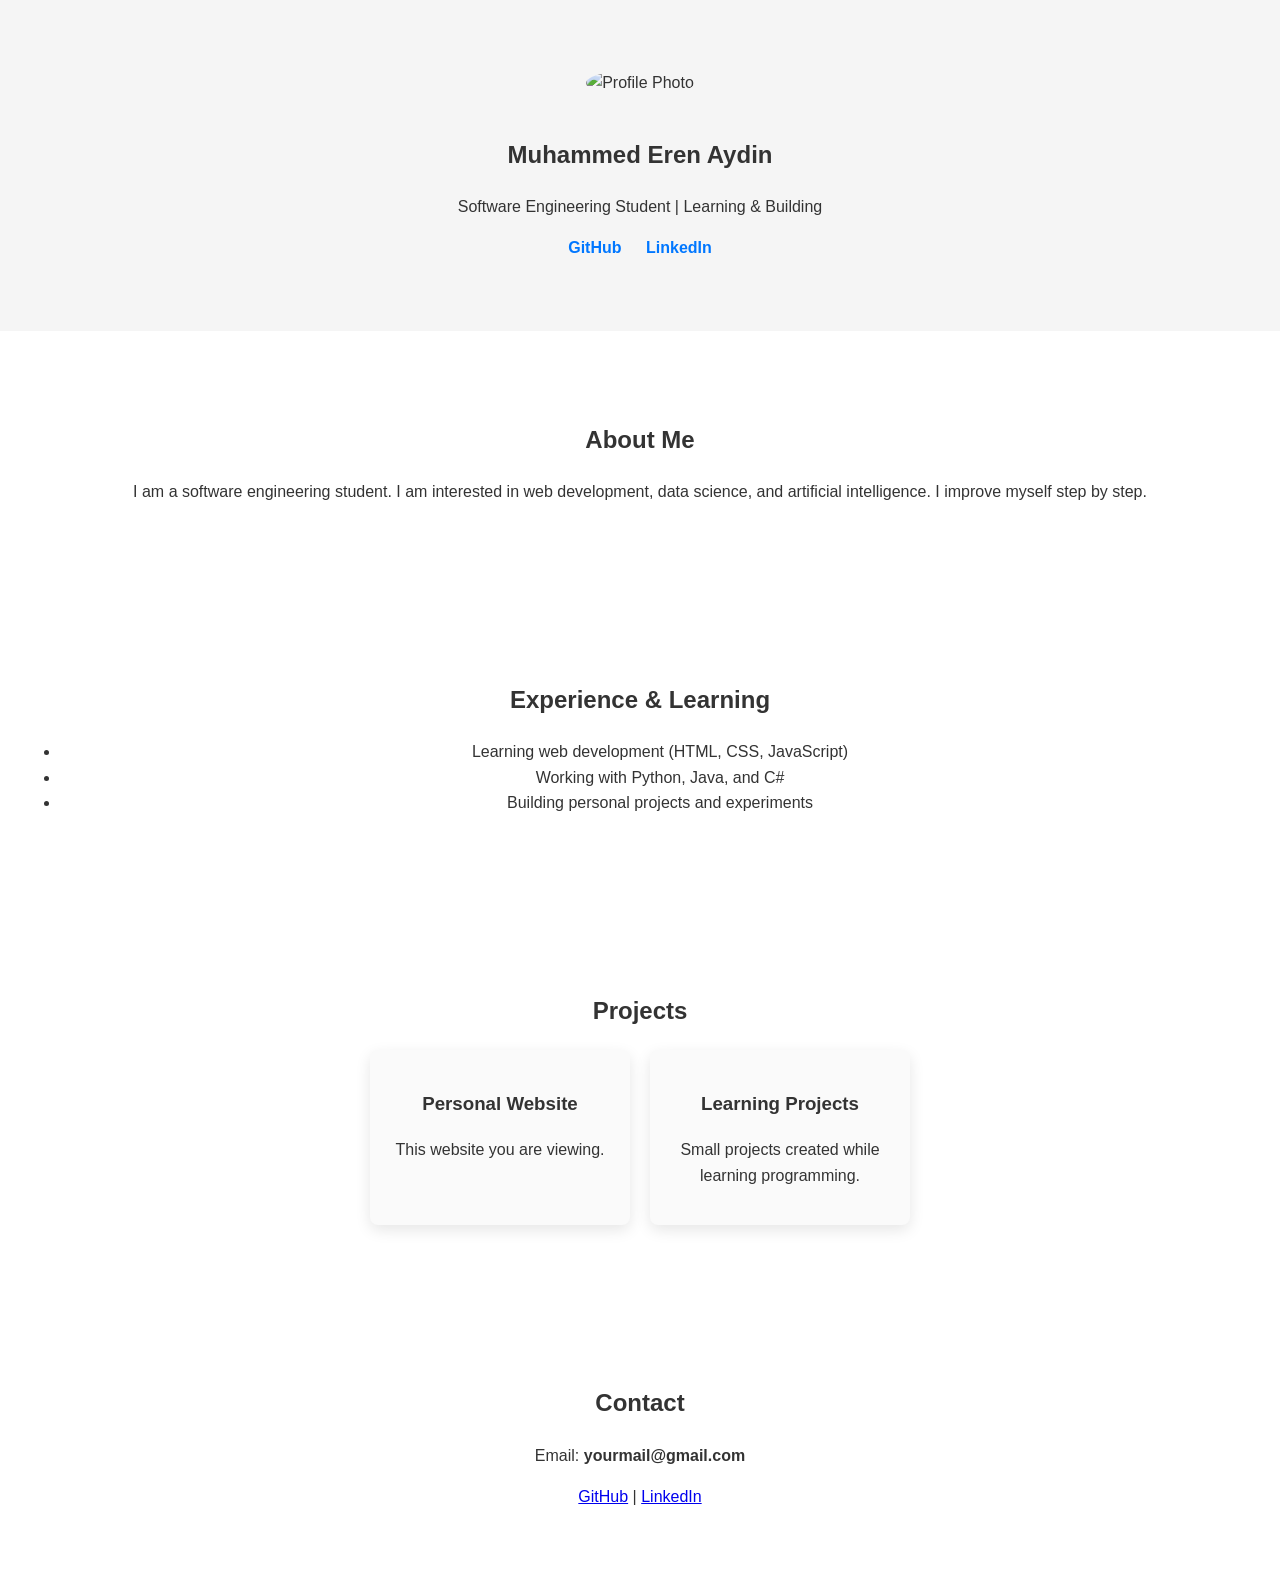
==== index.html @ f36dc8ad "initial website" ====
<!DOCTYPE html>
<html lang="en">
<head>
  <meta charset="UTF-8" />
  <meta name="viewport" content="width=device-width, initial-scale=1.0" />
  <title>Muhammed Eren Aydin | Personal Website</title>
  <link rel="stylesheet" href="style.css" />
</head>
<body>

  <!-- HERO -->
  <section class="hero">
    <img src="profile.jpg" alt="Profile Photo" class="profile-img" />
    <h1>Muhammed Eren Aydin</h1>
    <p>Software Engineering Student | Learning & Building</p>

    <div class="social-links">
      <a href="https://github.com/merenaydin23" target="_blank">GitHub</a>
      <a href="https://linkedin.com" target="_blank">LinkedIn</a>
    </div>
  </section>

  <!-- ABOUT -->
  <section id="about">
    <h2>About Me</h2>
    <p>
      I am a software engineering student.  
      I am interested in web development, data science, and artificial intelligence.  
      I improve myself step by step.
    </p>
  </section>

  <!-- EXPERIENCE -->
  <section id="experience">
    <h2>Experience & Learning</h2>
    <ul>
      <li>Learning web development (HTML, CSS, JavaScript)</li>
      <li>Working with Python, Java, and C#</li>
      <li>Building personal projects and experiments</li>
    </ul>
  </section>

  <!-- PROJECTS -->
  <section id="projects">
    <h2>Projects</h2>

    <div class="projects-container">
      <div class="project-card">
        <h3>Personal Website</h3>
        <p>This website you are viewing.</p>
      </div>

      <div class="project-card">
        <h3>Learning Projects</h3>
        <p>Small projects created while learning programming.</p>
      </div>
    </div>
  </section>

  <!-- CONTACT -->
  <section id="contact">
    <h2>Contact</h2>
    <p>Email: <strong>yourmail@gmail.com</strong></p>
    <p>
      <a href="https://github.com/merenaydin23" target="_blank">GitHub</a> |
      <a href="https://linkedin.com" target="_blank">LinkedIn</a>
    </p>
  </section>

  <script src="script.js"></script>
</body>
</html>
---- style.css ----
* {
  box-sizing: border-box;
}

body {
  margin: 0;
  font-family: Arial, Helvetica, sans-serif;
  line-height: 1.6;
  color: #333;
  text-align: center;
}

section {
  padding: 70px 20px;
}

.hero {
  background: #f5f5f5;
}

.profile-img {
  width: 160px;
  height: 160px;
  border-radius: 50%;
  object-fit: cover;
  margin-bottom: 20px;
}

.social-links a {
  margin: 0 10px;
  text-decoration: none;
  color: #0077ff;
  font-weight: bold;
}

.social-links a:hover {
  text-decoration: underline;
}

.projects-container {
  display: flex;
  justify-content: center;
  gap: 20px;
  flex-wrap: wrap;
}

.project-card {
  background: #fafafa;
  padding: 20px;
  width: 260px;
  border-radius: 8px;
  box-shadow: 0 5px 15px rgba(0,0,0,0.1);
  transition: transform 0.3s ease;
}

.project-card:hover {
  transform: translateY(-5px);
}

@media (max-width: 600px) {
  .projects-container {
    flex-direction: column;
    align-items: center;
  }
}
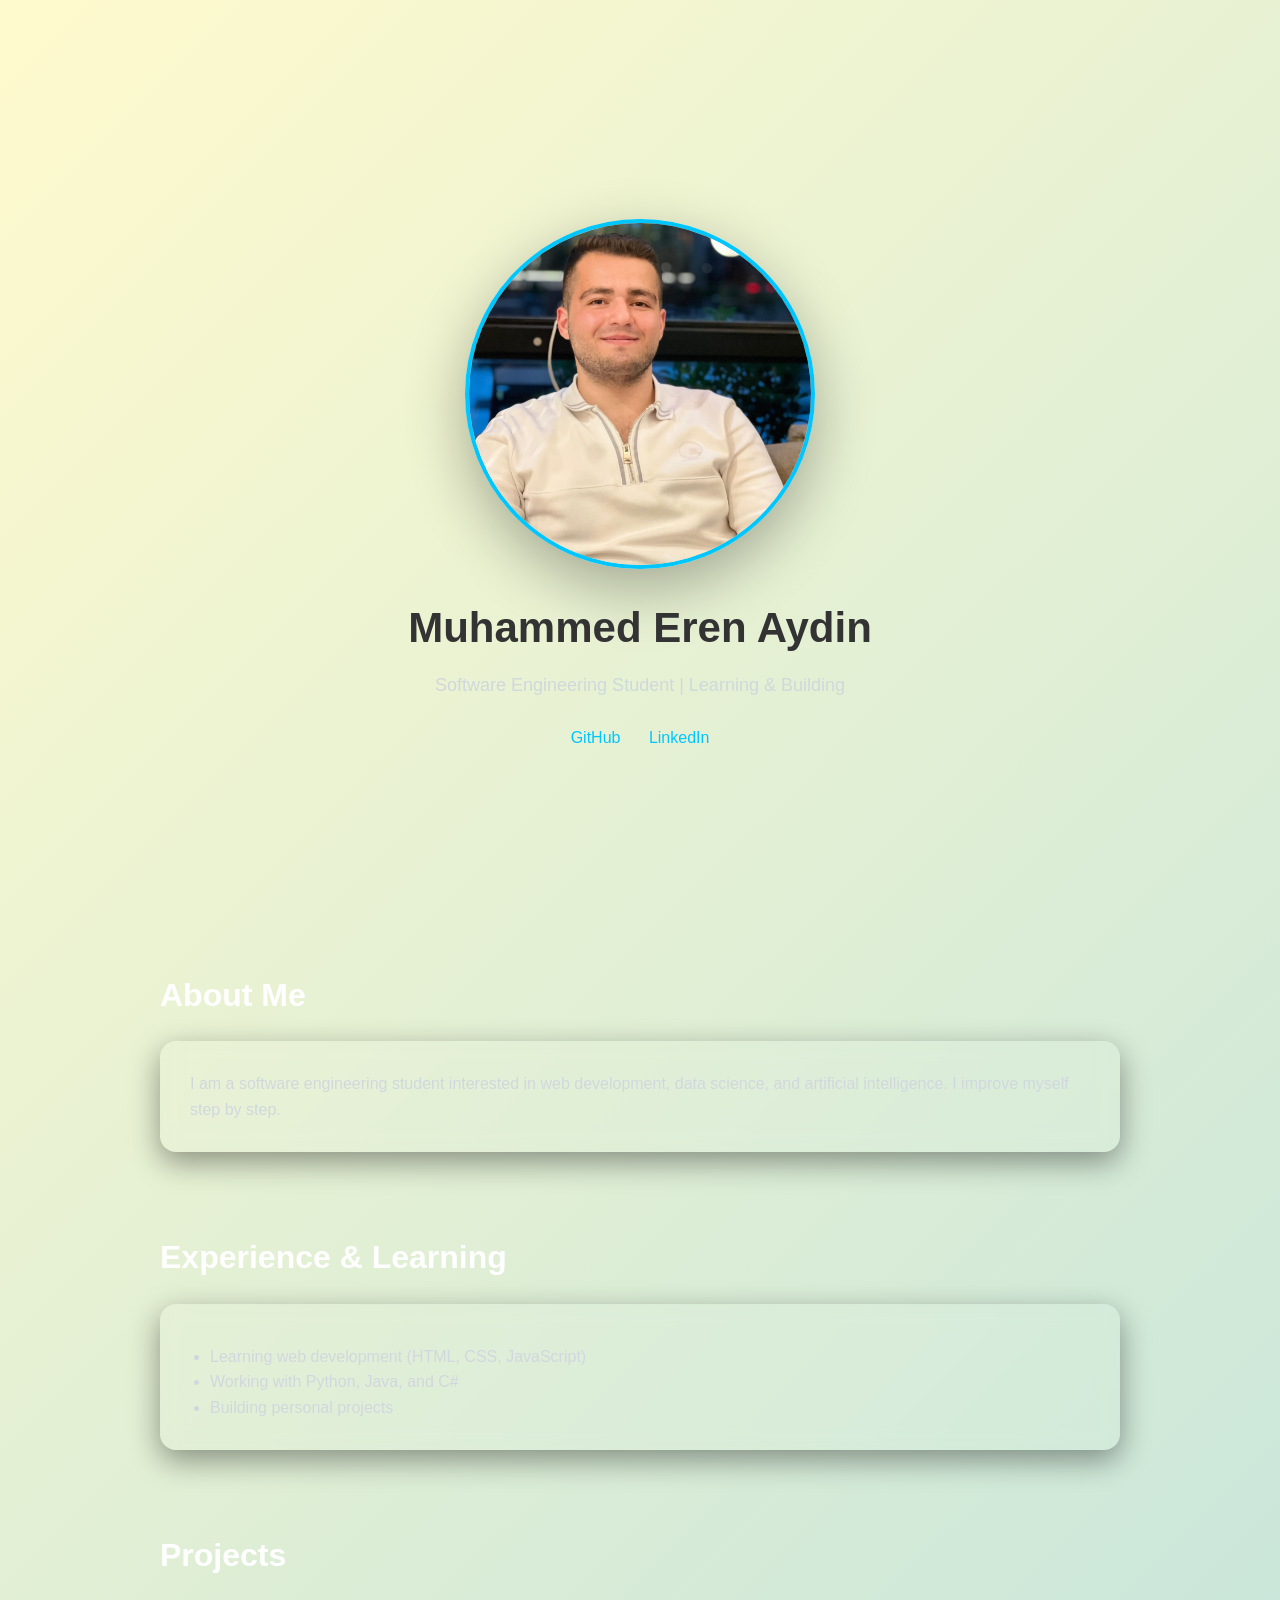
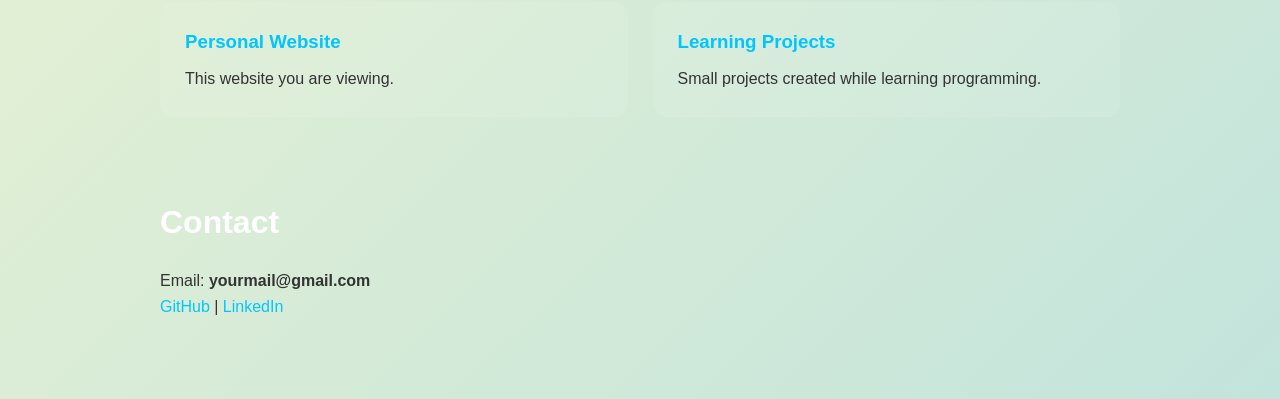
==== commit cd37c928: "I added a personal picture and the design was improved" ====
--- a/index.html
+++ b/index.html
@@ -20,25 +20,29 @@
     </div>
   </section>
 
-  <!-- ABOUT -->
   <section id="about">
-    <h2>About Me</h2>
+  <h2>About Me</h2>
+  <div class="card">
     <p>
-      I am a software engineering student.  
-      I am interested in web development, data science, and artificial intelligence.  
+      I am a software engineering student interested in web development,
+      data science, and artificial intelligence.
       I improve myself step by step.
     </p>
-  </section>
+  </div>
+</section>
 
-  <!-- EXPERIENCE -->
+
   <section id="experience">
-    <h2>Experience & Learning</h2>
+  <h2>Experience & Learning</h2>
+  <div class="card">
     <ul>
       <li>Learning web development (HTML, CSS, JavaScript)</li>
       <li>Working with Python, Java, and C#</li>
-      <li>Building personal projects and experiments</li>
+      <li>Building personal projects</li>
     </ul>
-  </section>
+  </div>
+</section>
+
 
   <!-- PROJECTS -->
   <section id="projects">
--- a/style.css
+++ b/style.css
@@ -1,65 +1,170 @@
 * {
   box-sizing: border-box;
+  margin: 0;
+  padding: 0;
 }
 
 body {
-  margin: 0;
-  font-family: Arial, Helvetica, sans-serif;
+  font-family: 'Inter', Arial, sans-serif;
+  background: linear-gradient(-45deg, #ffd89b, #87ceeb, #fffacd);
+  background-size: 400% 400%;
+  animation: gradientShift 15s ease infinite;
+  color: #333;
+  min-height: 100vh;
   line-height: 1.6;
-  color: #333;
+}
+
+@keyframes gradientShift {
+  0% {
+    background-position: 0% 50%;
+  }
+  50% {
+    background-position: 100% 50%;
+  }
+  100% {
+    background-position: 0% 50%;
+  }
+}
+
+/* GENERAL */
+section {
+  max-width: 1000px;
+  margin: 80px auto;
+  padding: 0 20px;
+}
+
+h1, h2, h3 {
+  font-weight: 600;
+}
+
+h2 {
+  margin-bottom: 20px;
+  font-size: 32px;
+  color: #ffffff;
+}
+
+/* HERO */
+.hero {
+  min-height: 90vh;
+  display: flex;
+  flex-direction: column;
+  justify-content: center;
+  align-items: center;
   text-align: center;
 }
 
-section {
-  padding: 70px 20px;
+.profile-img {
+  width: 350px;
+  height: 350px;
+  border-radius: 50%;
+  object-fit: cover;
+  border: 4px solid #00c6ff;
+  margin-bottom: 25px;
+  animation: float 6s ease-in-out infinite;
+  box-shadow: 0 20px 60px rgba(0, 0, 0, 0.3);
 }
 
-.hero {
-  background: #f5f5f5;
+@keyframes float {
+  0%, 100% {
+    transform: translateY(0px);
+  }
+  50% {
+    transform: translateY(-20px);
+  }
 }
 
-.profile-img {
-  width: 160px;
-  height: 160px;
-  border-radius: 50%;
-  object-fit: cover;
-  margin-bottom: 20px;
+.hero h1 {
+  font-size: 42px;
+  margin-bottom: 10px;
+}
+
+.hero p {
+  font-size: 18px;
+  color: #cfd8dc;
+}
+
+/* SOCIAL */
+.social-links {
+  margin-top: 25px;
 }
 
 .social-links a {
-  margin: 0 10px;
+  margin: 0 12px;
+  color: #00c6ff;
   text-decoration: none;
-  color: #0077ff;
-  font-weight: bold;
+  font-weight: 500;
+  transition: color 0.3s ease;
 }
 
 .social-links a:hover {
+  color: #ffffff;
+}
+
+/* ABOUT & EXPERIENCE */
+.card {
+  background: rgba(255, 255, 255, 0.05);
+  border-radius: 16px;
+  padding: 30px;
+  backdrop-filter: blur(10px);
+  box-shadow: 0 10px 30px rgba(0, 0, 0, 0.4);
+}
+
+.card p,
+.card li {
+  color: #d0d7de;
+  font-size: 16px;
+}
+
+.card ul {
+  margin-top: 10px;
+  padding-left: 20px;
+}
+
+/* PROJECTS */
+.projects-container {
+  display: grid;
+  grid-template-columns: repeat(auto-fit, minmax(260px, 1fr));
+  gap: 25px;
+}
+
+.project-card {
+  background: rgba(255, 255, 255, 0.08);
+  border-radius: 14px;
+  padding: 25px;
+  transition: transform 0.3s ease, box-shadow 0.3s ease;
+}
+
+.project-card:hover {
+  transform: translateY(-8px);
+  box-shadow: 0 15px 40px rgba(0, 0, 0, 0.5);
+}
+
+.project-card h3 {
+  margin-bottom: 10px;
+  color: #00c6ff;
+}
+
+/* CONTACT */
+#contact p {
+  font-size: 16px;
+}
+
+#contact a {
+  color: #00c6ff;
+  text-decoration: none;
+}
+
+#contact a:hover {
   text-decoration: underline;
 }
 
-.projects-container {
-  display: flex;
-  justify-content: center;
-  gap: 20px;
-  flex-wrap: wrap;
-}
+/* MOBILE */
+@media (max-width: 600px) {
+  .hero h1 {
+    font-size: 32px;
+  }
 
-.project-card {
-  background: #fafafa;
-  padding: 20px;
-  width: 260px;
-  border-radius: 8px;
-  box-shadow: 0 5px 15px rgba(0,0,0,0.1);
-  transition: transform 0.3s ease;
-}
-
-.project-card:hover {
-  transform: translateY(-5px);
-}
-
-@media (max-width: 600px) {
-  .projects-container {
-    flex-direction: column;
-    align-items: center;
+  section {
+    margin: 50px auto;
   }
 }
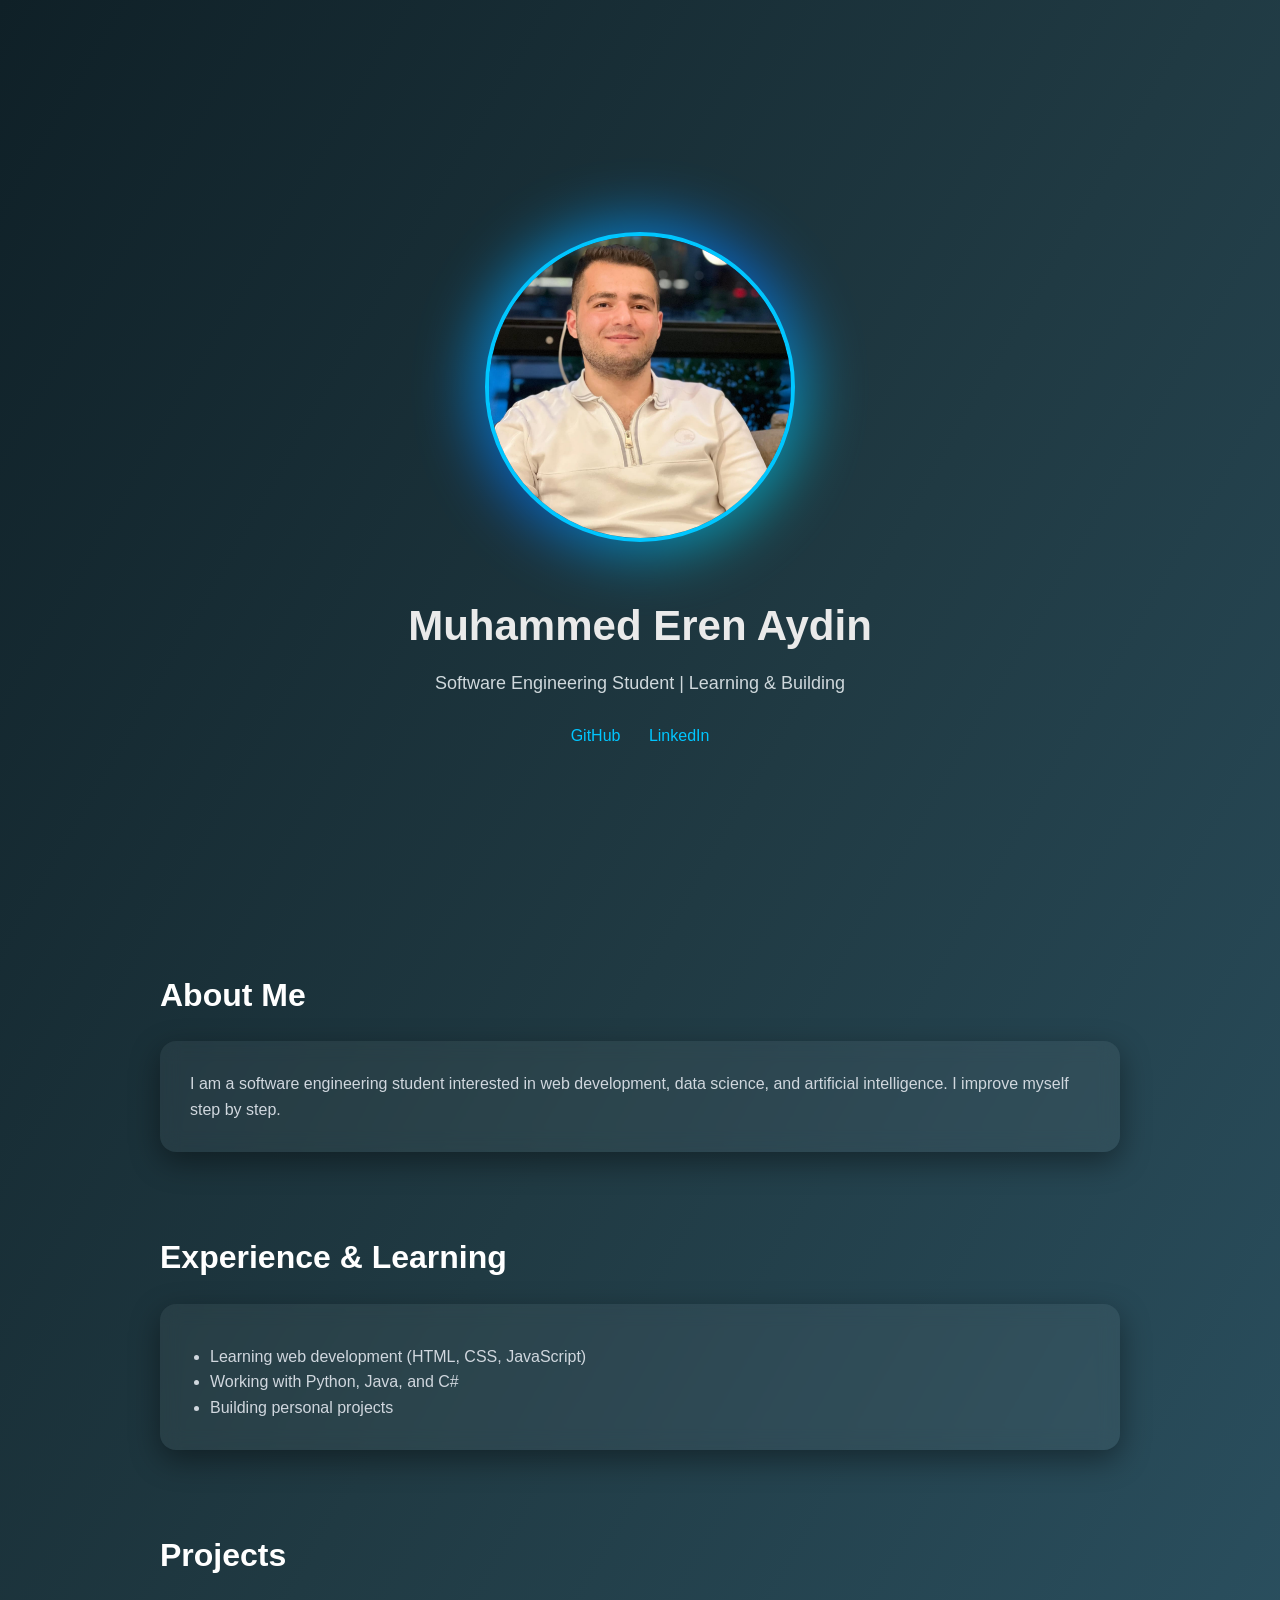
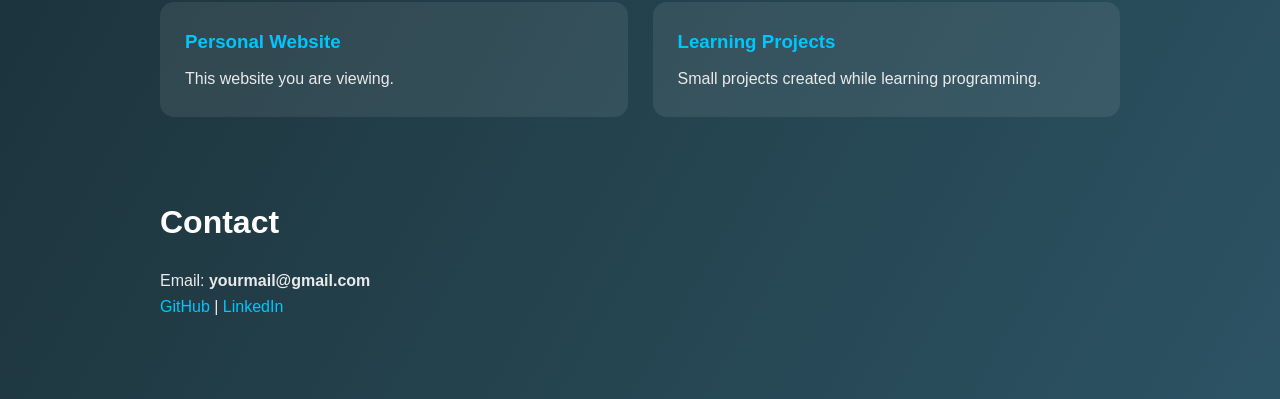
==== commit 49c61b5f: "I added a dynamic effect to my image." ====
--- a/index.html
+++ b/index.html
@@ -10,7 +10,12 @@
 
   <!-- HERO -->
   <section class="hero">
-    <img src="profile.jpg" alt="Profile Photo" class="profile-img" />
+
+    <!-- PROFILE IMAGE WITH EFFECT -->
+    <div class="profile-wrapper">
+      <img src="profile.jpg" alt="Profile Photo" class="profile-img" />
+    </div>
+
     <h1>Muhammed Eren Aydin</h1>
     <p>Software Engineering Student | Learning & Building</p>
 
@@ -20,29 +25,29 @@
     </div>
   </section>
 
+  <!-- ABOUT -->
   <section id="about">
-  <h2>About Me</h2>
-  <div class="card">
-    <p>
-      I am a software engineering student interested in web development,
-      data science, and artificial intelligence.
-      I improve myself step by step.
-    </p>
-  </div>
-</section>
+    <h2>About Me</h2>
+    <div class="card">
+      <p>
+        I am a software engineering student interested in web development,
+        data science, and artificial intelligence.
+        I improve myself step by step.
+      </p>
+    </div>
+  </section>
 
-
+  <!-- EXPERIENCE -->
   <section id="experience">
-  <h2>Experience & Learning</h2>
-  <div class="card">
-    <ul>
-      <li>Learning web development (HTML, CSS, JavaScript)</li>
-      <li>Working with Python, Java, and C#</li>
-      <li>Building personal projects</li>
-    </ul>
-  </div>
-</section>
-
+    <h2>Experience & Learning</h2>
+    <div class="card">
+      <ul>
+        <li>Learning web development (HTML, CSS, JavaScript)</li>
+        <li>Working with Python, Java, and C#</li>
+        <li>Building personal projects</li>
+      </ul>
+    </div>
+  </section>
 
   <!-- PROJECTS -->
   <section id="projects">
--- a/style.css
+++ b/style.css
@@ -1,29 +1,17 @@
+/* RESET */
 * {
   box-sizing: border-box;
   margin: 0;
   padding: 0;
 }
 
+/* BODY */
 body {
   font-family: 'Inter', Arial, sans-serif;
-  background: linear-gradient(-45deg, #ffd89b, #87ceeb, #fffacd);
-  background-size: 400% 400%;
-  animation: gradientShift 15s ease infinite;
-  color: #333;
+  background: linear-gradient(120deg, #0f2027, #203a43, #2c5364);
+  color: #eaeaea;
   min-height: 100vh;
   line-height: 1.6;
-}
-
-@keyframes gradientShift {
-  0% {
-    background-position: 0% 50%;
-  }
-  50% {
-    background-position: 100% 50%;
-  }
-  100% {
-    background-position: 0% 50%;
-  }
 }
 
 /* GENERAL */
@@ -53,26 +41,67 @@
   text-align: center;
 }
 
+/* PROFILE IMAGE WRAPPER (GLOW EFFECT) */
+.profile-wrapper {
+  position: relative;
+  width: 330px;
+  height: 330px;
+  display: flex;
+  align-items: center;
+  justify-content: center;
+  margin-bottom: 40px;
+}
+
+.profile-wrapper::before {
+  content: "";
+  position: absolute;
+  inset: 0;
+  border-radius: 50%;
+  background: linear-gradient(
+    135deg,
+    #00c6ff,
+    #0072ff,
+    #00ffd5
+  );
+  filter: blur(30px);
+  opacity: 0.7;
+  animation: pulseGlow 6s ease-in-out infinite;
+  z-index: 1;
+}
+
+/* PROFILE IMAGE */
 .profile-img {
-  width: 350px;
-  height: 350px;
+  width: 310px;
+  height: 310px;
   border-radius: 50%;
   object-fit: cover;
   border: 4px solid #00c6ff;
-  margin-bottom: 25px;
-  animation: float 6s ease-in-out infinite;
-  box-shadow: 0 20px 60px rgba(0, 0, 0, 0.3);
-}
-
-@keyframes float {
-  0%, 100% {
-    transform: translateY(0px);
+  position: relative;
+  z-index: 2;
+  transition: transform 0.4s ease;
+}
+
+.profile-wrapper:hover .profile-img {
+  transform: scale(1.05);
+}
+
+/* GLOW ANIMATION */
+@keyframes pulseGlow {
+  0% {
+    transform: scale(1);
+    opacity: 0.6;
   }
   50% {
-    transform: translateY(-20px);
-  }
-}
-
+    transform: scale(1.12);
+    opacity: 0.9;
+  }
+  100% {
+    transform: scale(1);
+    opacity: 0.6;
+  }
+}
+
+/* HERO TEXT */
 .hero h1 {
   font-size: 42px;
   margin-bottom: 10px;
@@ -83,7 +112,7 @@
   color: #cfd8dc;
 }
 
-/* SOCIAL */
+/* SOCIAL LINKS */
 .social-links {
   margin-top: 25px;
 }
@@ -100,7 +129,7 @@
   color: #ffffff;
 }
 
-/* ABOUT & EXPERIENCE */
+/* CARD SECTIONS */
 .card {
   background: rgba(255, 255, 255, 0.05);
   border-radius: 16px;
@@ -167,4 +196,14 @@
   section {
     margin: 50px auto;
   }
-}
+
+  .profile-wrapper {
+    width: 220px;
+    height: 220px;
+  }
+
+  .profile-img {
+    width: 180px;
+    height: 180px;
+  }
+}
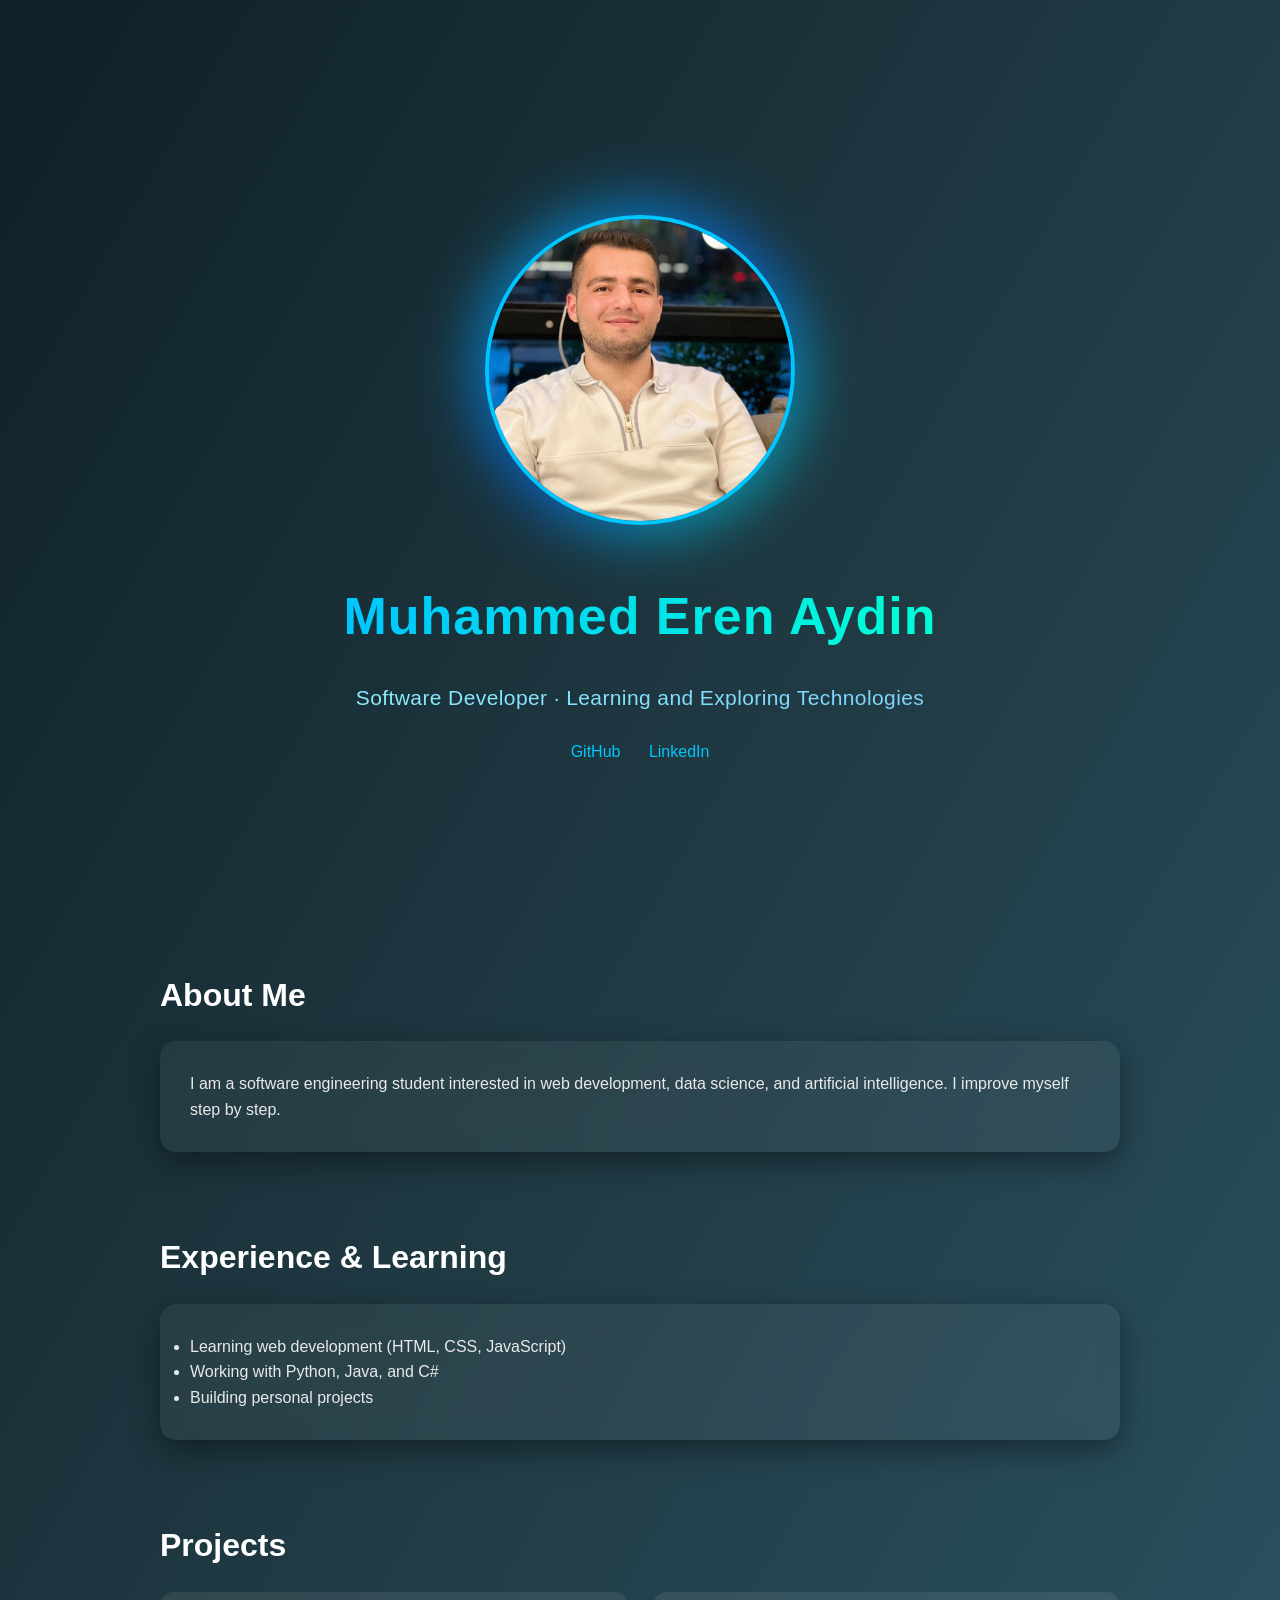
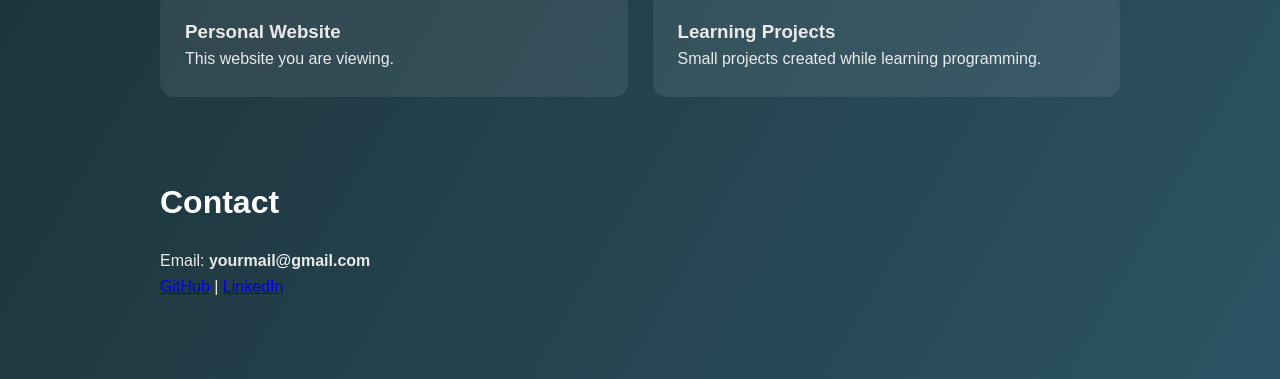
==== commit 2ad1c9f2: "refine hero subtitle" ====
--- a/index.html
+++ b/index.html
@@ -11,13 +11,18 @@
   <!-- HERO -->
   <section class="hero">
 
-    <!-- PROFILE IMAGE WITH EFFECT -->
+    <!-- PROFILE IMAGE -->
     <div class="profile-wrapper">
       <img src="profile.jpg" alt="Profile Photo" class="profile-img" />
     </div>
 
-    <h1>Muhammed Eren Aydin</h1>
-    <p>Software Engineering Student | Learning & Building</p>
+    <!-- NAME -->
+    <h1 class="hero-name">Muhammed Eren Aydin</h1>
+
+   <p class="hero-subtitle">
+  Software Developer · Learning and Exploring Technologies
+</p>
+
 
     <div class="social-links">
       <a href="https://github.com/merenaydin23" target="_blank">GitHub</a>
@@ -52,7 +57,6 @@
   <!-- PROJECTS -->
   <section id="projects">
     <h2>Projects</h2>
-
     <div class="projects-container">
       <div class="project-card">
         <h3>Personal Website</h3>
@@ -76,6 +80,5 @@
     </p>
   </section>
 
-  <script src="script.js"></script>
 </body>
 </html>
--- a/style.css
+++ b/style.css
@@ -21,10 +21,6 @@
   padding: 0 20px;
 }
 
-h1, h2, h3 {
-  font-weight: 600;
-}
-
 h2 {
   margin-bottom: 20px;
   font-size: 32px;
@@ -41,7 +37,7 @@
   text-align: center;
 }
 
-/* PROFILE IMAGE WRAPPER (GLOW EFFECT) */
+/* PROFILE IMAGE */
 .profile-wrapper {
   position: relative;
   width: 330px;
@@ -57,19 +53,13 @@
   position: absolute;
   inset: 0;
   border-radius: 50%;
-  background: linear-gradient(
-    135deg,
-    #00c6ff,
-    #0072ff,
-    #00ffd5
-  );
+  background: linear-gradient(135deg, #00c6ff, #0072ff, #00ffd5);
   filter: blur(30px);
   opacity: 0.7;
   animation: pulseGlow 6s ease-in-out infinite;
   z-index: 1;
 }
 
-/* PROFILE IMAGE */
 .profile-img {
   width: 310px;
   height: 310px;
@@ -85,34 +75,56 @@
   transform: scale(1.05);
 }
 
-/* GLOW ANIMATION */
 @keyframes pulseGlow {
-  0% {
-    transform: scale(1);
-    opacity: 0.6;
-  }
-  50% {
-    transform: scale(1.12);
-    opacity: 0.9;
-  }
-  100% {
-    transform: scale(1);
-    opacity: 0.6;
-  }
+  0% { transform: scale(1); opacity: 0.6; }
+  50% { transform: scale(1.12); opacity: 0.9; }
+  100% { transform: scale(1); opacity: 0.6; }
 }
 
-/* HERO TEXT */
-.hero h1 {
-  font-size: 42px;
-  margin-bottom: 10px;
+/* NAME */
+.hero-name {
+  font-size: 52px;
+  font-weight: 800;
+  letter-spacing: 1px;
+  margin-bottom: 12px;
+  background: linear-gradient(90deg, #00c6ff, #00ffd5, #00c6ff);
+  background-size: 200% auto;
+  -webkit-background-clip: text;
+  -webkit-text-fill-color: transparent;
+  animation: nameGlow 6s ease-in-out infinite;
 }
 
-.hero p {
-  font-size: 18px;
-  color: #cfd8dc;
+@keyframes nameGlow {
+  0% { background-position: 0% 50%; }
+  50% { background-position: 100% 50%; }
+  100% { background-position: 0% 50%; }
 }
 
-/* SOCIAL LINKS */
+.hero-subtitle {
+  font-size: 21px;
+  font-weight: 500;
+  margin-top: 10px;
+  letter-spacing: 0.4px;
+
+  background: linear-gradient(
+    90deg,
+    #8be9fd,
+    #7dd3fc,
+    #67e8f9,
+    #8be9fd
+  );
+  background-size: 300% auto;
+  -webkit-background-clip: text;
+  -webkit-text-fill-color: transparent;
+
+  animation: subtitleFlowSoft 10s ease-in-out infinite;
+}
+
+
+
+
+
+/* SOCIAL */
 .social-links {
   margin-top: 25px;
 }
@@ -122,31 +134,19 @@
   color: #00c6ff;
   text-decoration: none;
   font-weight: 500;
-  transition: color 0.3s ease;
 }
 
 .social-links a:hover {
   color: #ffffff;
 }
 
-/* CARD SECTIONS */
+/* CARD */
 .card {
   background: rgba(255, 255, 255, 0.05);
   border-radius: 16px;
   padding: 30px;
   backdrop-filter: blur(10px);
-  box-shadow: 0 10px 30px rgba(0, 0, 0, 0.4);
-}
-
-.card p,
-.card li {
-  color: #d0d7de;
-  font-size: 16px;
-}
-
-.card ul {
-  margin-top: 10px;
-  padding-left: 20px;
+  box-shadow: 0 10px 30px rgba(0,0,0,0.4);
 }
 
 /* PROJECTS */
@@ -160,50 +160,16 @@
   background: rgba(255, 255, 255, 0.08);
   border-radius: 14px;
   padding: 25px;
-  transition: transform 0.3s ease, box-shadow 0.3s ease;
+  transition: transform 0.3s ease;
 }
 
 .project-card:hover {
   transform: translateY(-8px);
-  box-shadow: 0 15px 40px rgba(0, 0, 0, 0.5);
-}
-
-.project-card h3 {
-  margin-bottom: 10px;
-  color: #00c6ff;
-}
-
-/* CONTACT */
-#contact p {
-  font-size: 16px;
-}
-
-#contact a {
-  color: #00c6ff;
-  text-decoration: none;
-}
-
-#contact a:hover {
-  text-decoration: underline;
 }
 
 /* MOBILE */
 @media (max-width: 600px) {
-  .hero h1 {
-    font-size: 32px;
-  }
-
-  section {
-    margin: 50px auto;
-  }
-
-  .profile-wrapper {
-    width: 220px;
-    height: 220px;
-  }
-
-  .profile-img {
-    width: 180px;
-    height: 180px;
-  }
+  .hero-name { font-size: 36px; }
+  .profile-wrapper { width: 220px; height: 220px; }
+  .profile-img { width: 180px; height: 180px; }
 }
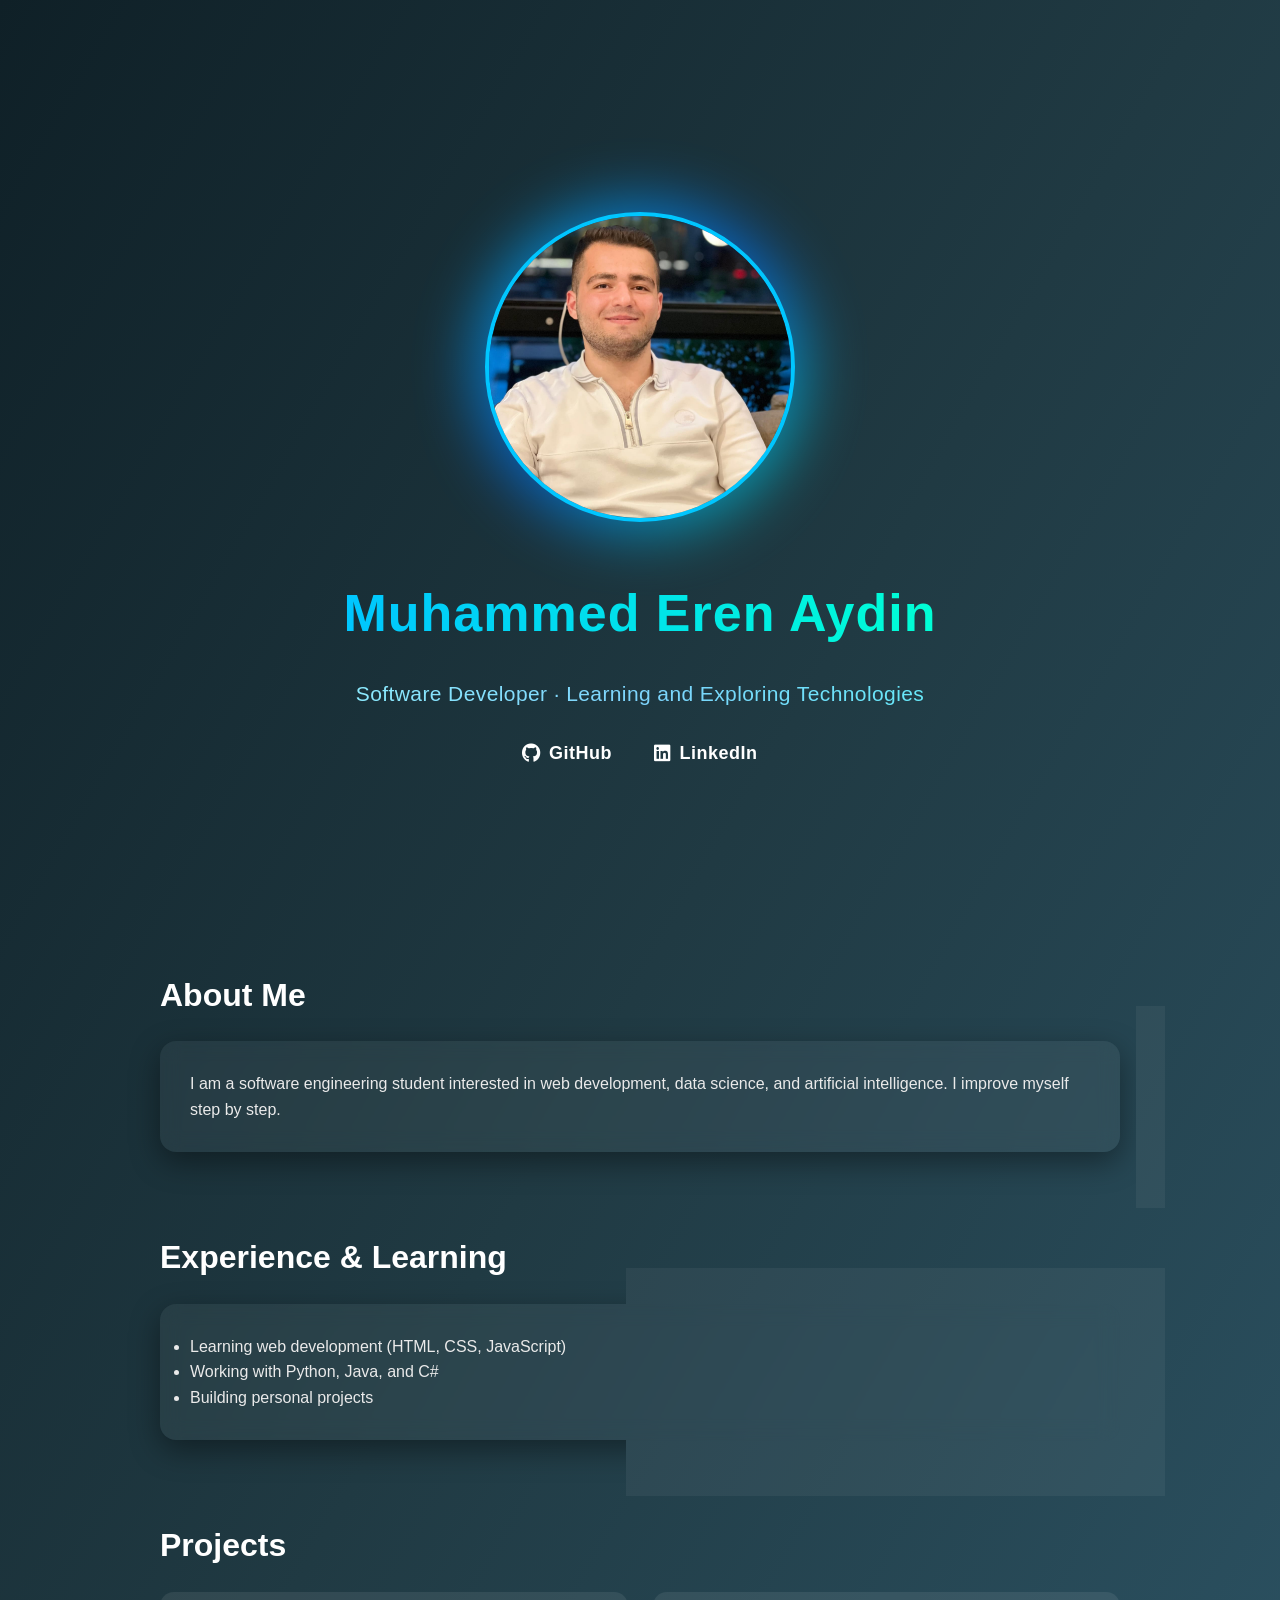
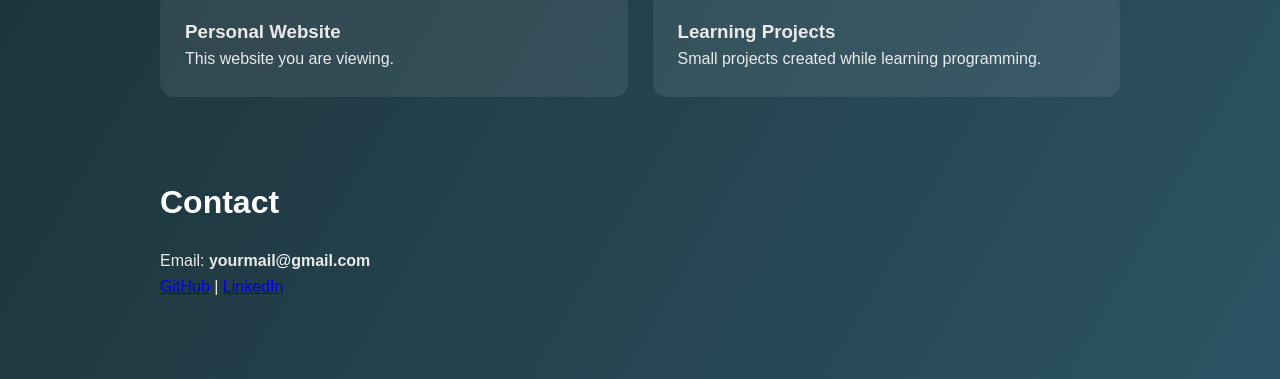
==== commit a086263b: "update social media icons and styling" ====
--- a/index.html
+++ b/index.html
@@ -4,6 +4,13 @@
   <meta charset="UTF-8" />
   <meta name="viewport" content="width=device-width, initial-scale=1.0" />
   <title>Muhammed Eren Aydin | Personal Website</title>
+
+  <!-- Font Awesome (ikonlar için) -->
+  <link
+    rel="stylesheet"
+    href="https://cdnjs.cloudflare.com/ajax/libs/font-awesome/6.5.0/css/all.min.css"
+  />
+
   <link rel="stylesheet" href="style.css" />
 </head>
 <body>
@@ -19,15 +26,24 @@
     <!-- NAME -->
     <h1 class="hero-name">Muhammed Eren Aydin</h1>
 
-   <p class="hero-subtitle">
-  Software Developer · Learning and Exploring Technologies
-</p>
+    <!-- SUBTITLE -->
+    <p class="hero-subtitle">
+      Software Developer · Learning and Exploring Technologies
+    </p>
 
+    <!-- SOCIAL LINKS (ICON + TEXT) -->
+    <div class="social-links">
+      <a href="https://github.com/merenaydin23" target="_blank">
+        <i class="fab fa-github"></i>
+        GitHub
+      </a>
 
-    <div class="social-links">
-      <a href="https://github.com/merenaydin23" target="_blank">GitHub</a>
-      <a href="https://linkedin.com" target="_blank">LinkedIn</a>
+      <a href="https://www.linkedin.com/in/muhammederen23/" target="_blank">
+        <i class="fab fa-linkedin"></i>
+        LinkedIn
+      </a>
     </div>
+
   </section>
 
   <!-- ABOUT -->
@@ -76,7 +92,7 @@
     <p>Email: <strong>yourmail@gmail.com</strong></p>
     <p>
       <a href="https://github.com/merenaydin23" target="_blank">GitHub</a> |
-      <a href="https://linkedin.com" target="_blank">LinkedIn</a>
+      <a href="https://www.linkedin.com/in/muhammederen23/" target="_blank">LinkedIn</a>
     </p>
   </section>
 
--- a/style.css
+++ b/style.css
@@ -100,44 +100,74 @@
   100% { background-position: 0% 50%; }
 }
 
+/* SUBTITLE */
 .hero-subtitle {
   font-size: 21px;
   font-weight: 500;
   margin-top: 10px;
   letter-spacing: 0.4px;
-
-  background: linear-gradient(
-    90deg,
-    #8be9fd,
-    #7dd3fc,
-    #67e8f9,
-    #8be9fd
-  );
-  background-size: 300% auto;
+  background: linear-gradient(90deg, #8be9fd, #7dd3fc, #67e8f9);
   -webkit-background-clip: text;
   -webkit-text-fill-color: transparent;
-
-  animation: subtitleFlowSoft 10s ease-in-out infinite;
-}
-
-
-
-
+}
 
 /* SOCIAL */
 .social-links {
-  margin-top: 25px;
+  margin-top: 28px;
+  display: flex;
+  justify-content: center;
+  gap: 42px;
 }
 
 .social-links a {
-  margin: 0 12px;
-  color: #00c6ff;
+  display: flex;
+  align-items: center;
+  gap: 8px;
+
+  font-size: 18px;
+  font-weight: 600;
+  letter-spacing: 0.5px;
   text-decoration: none;
-  font-weight: 500;
+
+  color: #ffffff; /* NORMALDE BEYAZ */
+  position: relative;
+
+  transition: color 0.25s ease, transform 0.25s ease;
+}
+
+/* GitHub hover → siyah */
+.social-links a:first-child:hover {
+  color: #000000;
+}
+
+/* LinkedIn hover → kendi mavisi */
+.social-links a:last-child:hover {
+  color: #6ca6e0;
+}
+
+/* Alt çizgi */
+.social-links a::after {
+  content: "";
+  position: absolute;
+  left: 0;
+  bottom: -6px;
+  width: 0%;
+  height: 2px;
+  background: currentColor;
+  transition: width 0.25s ease;
 }
 
 .social-links a:hover {
-  color: #ffffff;
+  transform: translateY(-2px);
+}
+
+.social-links a:hover::after {
+  width: 100%;
+}
+
+/* Icon boyutu */
+.social-links i {
+  font-size: 19px;
 }
 
 /* CARD */
@@ -169,7 +199,8 @@
 
 /* MOBILE */
 @media (max-width: 600px) {
-  .hero-name { font-size: 36px; }
+  .hero-name { font-size: 34px; }   /* ❗ DÜZELTİLDİ */
+  .hero-subtitle { font-size: 16px; }
   .profile-wrapper { width: 220px; height: 220px; }
   .profile-img { width: 180px; height: 180px; }
 }
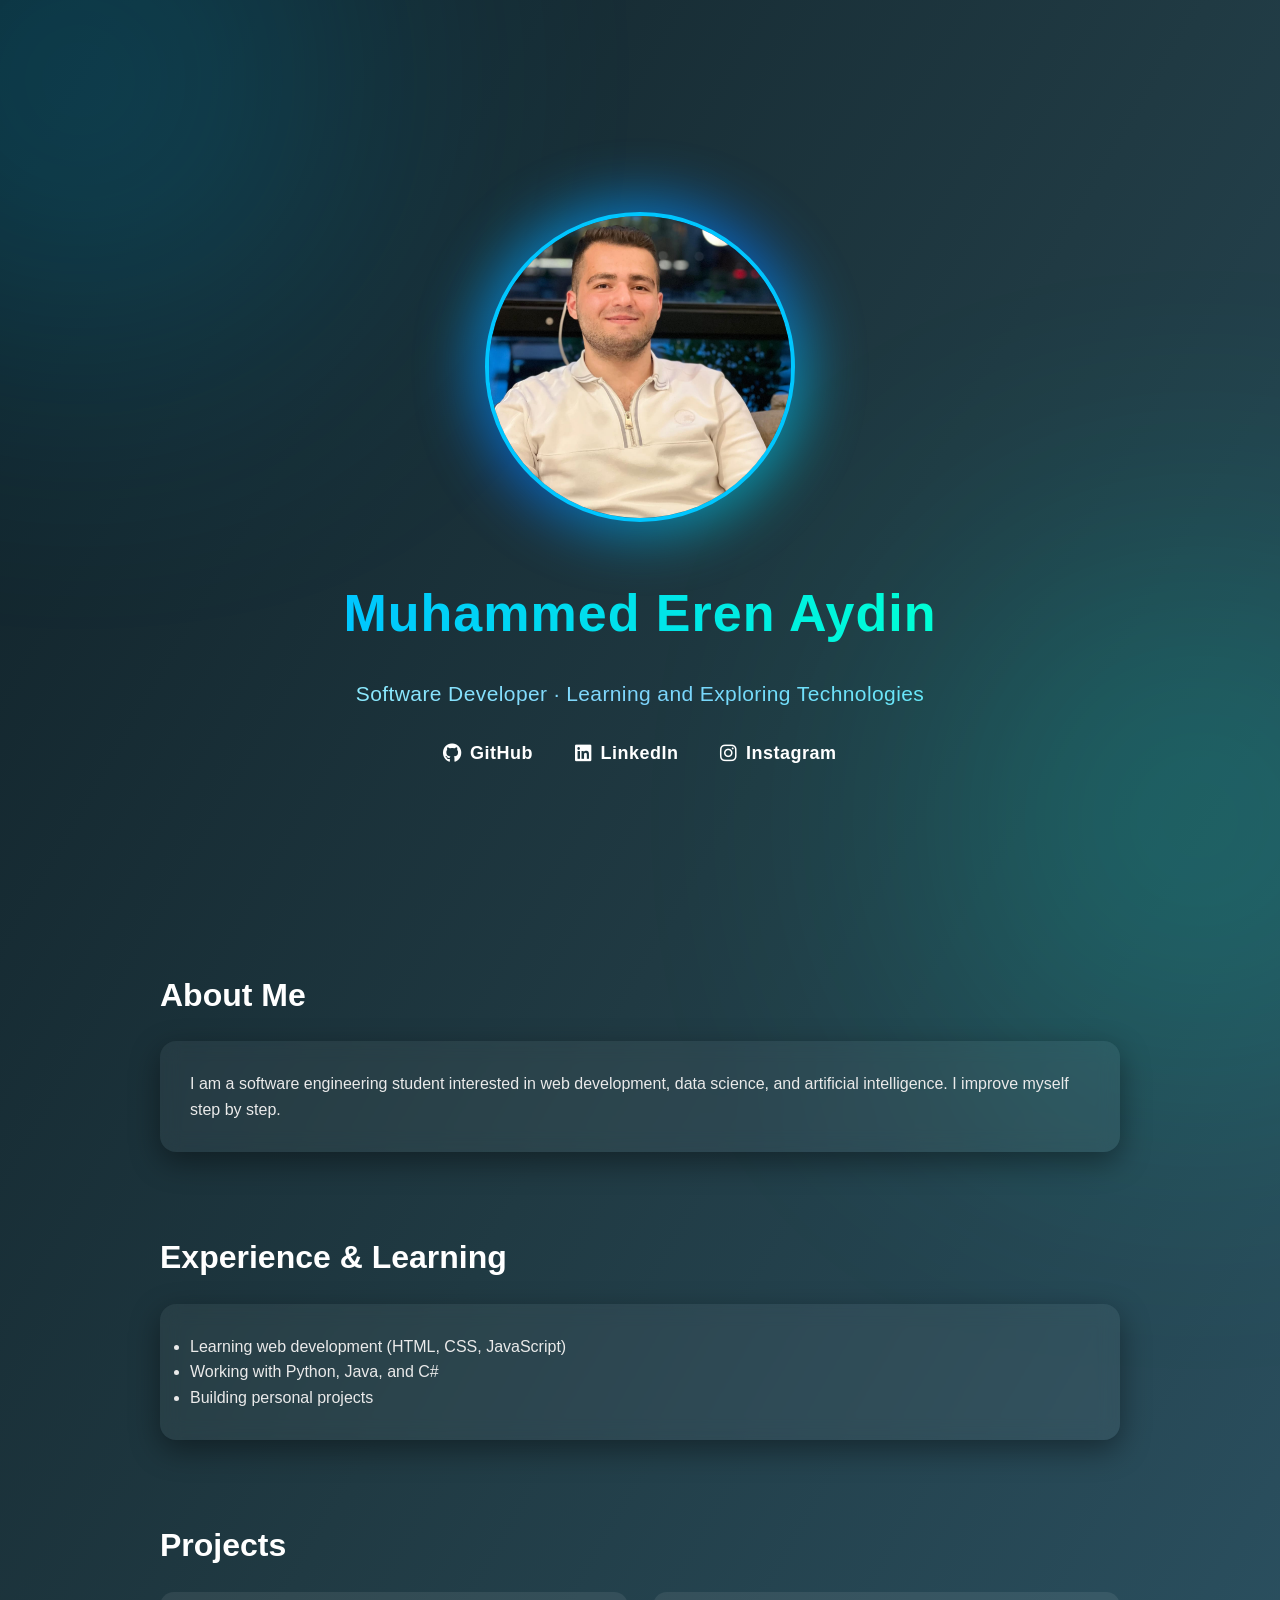
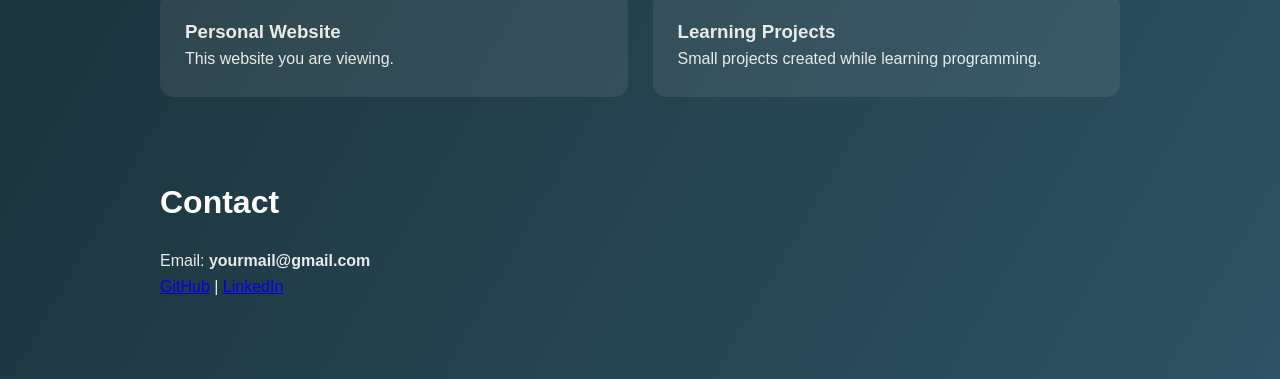
==== commit 5a75d4e7: "add Instagram account and style social link" ====
--- a/index.html
+++ b/index.html
@@ -5,7 +5,7 @@
   <meta name="viewport" content="width=device-width, initial-scale=1.0" />
   <title>Muhammed Eren Aydin | Personal Website</title>
 
-  <!-- Font Awesome (ikonlar için) -->
+  <!-- Font Awesome (icons) -->
   <link
     rel="stylesheet"
     href="https://cdnjs.cloudflare.com/ajax/libs/font-awesome/6.5.0/css/all.min.css"
@@ -31,16 +31,23 @@
       Software Developer · Learning and Exploring Technologies
     </p>
 
-    <!-- SOCIAL LINKS (ICON + TEXT) -->
+    <!-- SOCIAL LINKS -->
     <div class="social-links">
-      <a href="https://github.com/merenaydin23" target="_blank">
+      <a href="https://github.com/merenaydin23" target="_blank" aria-label="GitHub">
         <i class="fab fa-github"></i>
         GitHub
       </a>
 
-      <a href="https://www.linkedin.com/in/muhammederen23/" target="_blank">
+      <a href="https://www.linkedin.com/in/muhammederen23/" target="_blank" aria-label="LinkedIn">
         <i class="fab fa-linkedin"></i>
         LinkedIn
+      </a>
+
+      <a href="https://www.instagram.com/erenaydinn23?igsh=M3J6M28wMm05a2J6"
+         target="_blank"
+         aria-label="Instagram">
+        <i class="fab fa-instagram"></i>
+        Instagram
       </a>
     </div>
 
--- a/style.css
+++ b/style.css
@@ -12,6 +12,47 @@
   color: #eaeaea;
   min-height: 100vh;
   line-height: 1.6;
+  position: relative;
+  overflow-x: hidden;
+}
+
+/* BACKGROUND FLOATING LIGHTS */
+body::before,
+body::after {
+  content: "";
+  position: fixed;
+  width: 520px;
+  height: 520px;
+  border-radius: 50%;
+  filter: blur(140px);
+  opacity: 0.22;
+  z-index: -1;
+}
+
+body::before {
+  background: #00c6ff;
+  top: -180px;
+  left: -180px;
+  animation: floatLightOne 28s ease-in-out infinite;
+}
+
+body::after {
+  background: #00ffd5;
+  bottom: -180px;
+  right: -180px;
+  animation: floatLightTwo 32s ease-in-out infinite;
+}
+
+@keyframes floatLightOne {
+  0% { transform: translate(0, 0); }
+  50% { transform: translate(140px, 100px); }
+  100% { transform: translate(0, 0); }
+}
+
+@keyframes floatLightTwo {
+  0% { transform: translate(0, 0); }
+  50% { transform: translate(-120px, -140px); }
+  100% { transform: translate(0, 0); }
 }
 
 /* GENERAL */
@@ -123,29 +164,34 @@
   display: flex;
   align-items: center;
   gap: 8px;
-
   font-size: 18px;
   font-weight: 600;
   letter-spacing: 0.5px;
   text-decoration: none;
-
-  color: #ffffff; /* NORMALDE BEYAZ */
-  position: relative;
-
+  color: #ffffff;
+  position: relative;
   transition: color 0.25s ease, transform 0.25s ease;
 }
 
-/* GitHub hover → siyah */
-.social-links a:first-child:hover {
+/* GitHub hover */
+.social-links a:nth-child(1):hover {
   color: #000000;
 }
 
-/* LinkedIn hover → kendi mavisi */
-.social-links a:last-child:hover {
-  color: #6ca6e0;
-}
-
-/* Alt çizgi */
+/* LinkedIn hover */
+.social-links a:nth-child(2):hover {
+  color: #2b5f93
+;
+}
+
+/* Instagram hover */
+.social-links a:nth-child(3):hover {
+  color: #b48fca
+
+;
+}
+
+/* underline */
 .social-links a::after {
   content: "";
   position: absolute;
@@ -165,7 +211,6 @@
   width: 100%;
 }
 
-/* Icon boyutu */
 .social-links i {
   font-size: 19px;
 }
@@ -199,7 +244,7 @@
 
 /* MOBILE */
 @media (max-width: 600px) {
-  .hero-name { font-size: 34px; }   /* ❗ DÜZELTİLDİ */
+  .hero-name { font-size: 34px; }
   .hero-subtitle { font-size: 16px; }
   .profile-wrapper { width: 220px; height: 220px; }
   .profile-img { width: 180px; height: 180px; }
